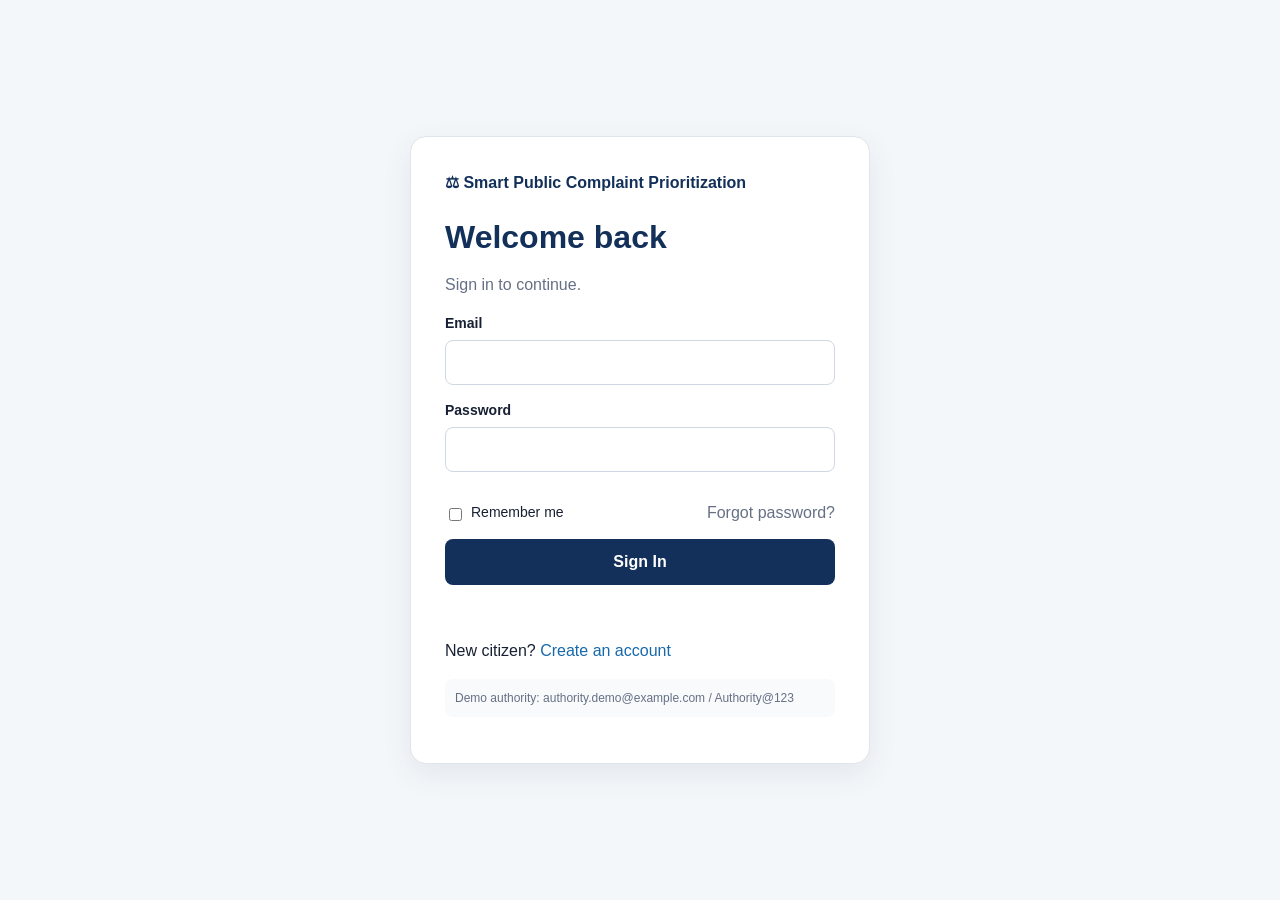
==== templates/login.html @ 951ad988 "Add AI complaint prioritization system" ====
<!doctype html><html><head><meta charset="utf-8"><meta name="viewport" content="width=device-width,initial-scale=1"><title>Login</title><link rel="stylesheet" href="/static/css/style.css"></head><body class="auth-page"><div class="auth-card"><a class="brand" href="/">⚖ Smart Public Complaint Prioritization</a><h1>Welcome back</h1><p class="muted">Sign in to continue.</p><form id="loginForm"><label>Email<input name="email" type="email" required></label><label>Password<input name="password" type="password" required></label><div class="row-between"><label class="check"><input type="checkbox"> Remember me</label><span class="muted">Forgot password?</span></div><button class="btn btn-primary full" type="submit">Sign In</button><p id="msg" class="message"></p></form><p>New citizen? <a href="/register">Create an account</a></p><p class="demo">Demo authority: authority.demo@example.com / Authority@123</p></div><script src="/static/js/auth.js"></script></body></html>
---- static/css/style.css ----
:root{--navy:#12305a;--blue:#1769aa;--green:#16805b;--red:#c62828;--amber:#b86b00;--ink:#172033;--muted:#667085;--line:#dfe5ec;--soft:#f4f7fa;--white:#fff;--shadow:0 10px 30px rgba(20,40,70,.08)}*{box-sizing:border-box}body{margin:0;font-family:Inter,Segoe UI,Arial,sans-serif;color:var(--ink);background:#fff;line-height:1.5}a{color:var(--blue);text-decoration:none}button,input,textarea,select{font:inherit}button{cursor:pointer}.site-header,.app-header{height:72px;padding:0 5%;display:flex;align-items:center;justify-content:space-between;border-bottom:1px solid var(--line);background:#fff;position:sticky;top:0;z-index:10}.brand{font-weight:800;color:var(--navy);display:flex;align-items:center;gap:10px}.brand-mark{font-size:24px}.site-header nav,.app-header nav{display:flex;align-items:center;gap:22px}.site-header nav a,.app-header nav a{color:#344054}.hero{max-width:1200px;margin:auto;padding:90px 5%;display:grid;grid-template-columns:1.15fr .85fr;gap:50px;align-items:center}.eyebrow{font-size:12px;font-weight:800;letter-spacing:.14em;color:var(--blue)}h1{font-size:46px;line-height:1.08;margin:14px 0 18px;color:var(--navy)}h1 span{color:var(--blue)}h2{margin:0 0 12px;color:var(--navy)}h3{margin:8px 0}.hero p{font-size:18px;color:var(--muted);max-width:650px}.actions{display:flex;gap:12px;margin-top:28px}.btn{display:inline-flex;justify-content:center;align-items:center;border:0;border-radius:8px;padding:11px 18px;font-weight:700;min-height:44px}.btn-primary{background:var(--navy);color:white}.btn-primary:hover{background:#0c2343}.btn-secondary{background:#eef3f8;color:var(--navy)}.full{width:100%}.flow-card{border:1px solid var(--line);border-radius:16px;padding:35px;background:var(--soft);box-shadow:var(--shadow)}.flow-title{font-weight:800;margin-bottom:28px}.flow{display:flex;align-items:center;justify-content:space-between;gap:8px}.flow div{text-align:center;font-size:28px}.flow small{display:block;font-size:11px;color:var(--muted);margin-top:5px}.section{padding:75px 5%;max-width:1200px;margin:auto}.soft{max-width:none;background:var(--soft)}.section-head{margin-bottom:30px}.grid.cards{display:grid;grid-template-columns:repeat(5,1fr);gap:16px}.cards article{padding:22px;border:1px solid var(--line);border-radius:12px;background:#fff}.cards p,.steps p{color:var(--muted);font-size:14px}.icon{font-size:25px}.steps{max-width:1100px;margin:auto;display:grid;grid-template-columns:repeat(4,1fr);gap:30px}.steps b{font-size:13px;color:var(--blue)}.stats{background:var(--navy);color:#fff;display:grid;grid-template-columns:repeat(4,1fr);padding:42px 8%;gap:20px;text-align:center}.stats strong{display:block;font-size:30px}.stats span{opacity:.75;font-size:13px}footer{padding:28px 5%;display:flex;justify-content:space-between;color:var(--muted);font-size:13px}footer div:last-child{display:flex;gap:16px}.auth-page{min-height:100vh;background:var(--soft);display:grid;place-items:center;padding:20px}.auth-card{background:#fff;border:1px solid var(--line);box-shadow:var(--shadow);border-radius:16px;width:min(460px,100%);padding:34px}.auth-card h1{font-size:32px}.auth-card label{display:block;font-weight:700;font-size:14px;margin:15px 0}.auth-card input,.form-panel input,.form-panel textarea,.filters input,.filters select,.form-panel select{width:100%;border:1px solid #cfd7e2;border-radius:8px;padding:11px;margin-top:6px;background:#fff}.auth-card .brand{margin-bottom:25px}.muted{color:var(--muted)}.row-between{display:flex!important;justify-content:space-between;align-items:center}.check{display:flex!important;gap:6px;align-items:center;font-weight:400!important}.check input{width:auto}.message{min-height:22px}.demo{font-size:12px;background:#f8fafc;padding:10px;border-radius:8px;color:var(--muted)}.app-main{max-width:1250px;margin:auto;padding:40px 5%}.app-main.narrow{max-width:950px}.page-head{display:flex;justify-content:space-between;gap:20px;align-items:end;margin-bottom:28px}.page-head h1{font-size:36px}.stats-grid{display:grid;grid-template-columns:repeat(7,1fr);gap:12px;margin-bottom:28px}.stat{background:#fff;border:1px solid var(--line);border-radius:12px;padding:18px;box-shadow:var(--shadow)}.stat b{display:block;font-size:28px;color:var(--navy)}.stat span{font-size:12px;color:var(--muted)}.panel{background:#fff;border:1px solid var(--line);border-radius:14px;padding:22px;box-shadow:0 5px 18px rgba(20,40,70,.04);margin-bottom:20px}.panel-head{display:flex;justify-content:space-between;align-items:center;margin-bottom:16px}.complaint-item{border:1px solid var(--line);border-radius:10px;padding:16px;margin:10px 0;display:flex;justify-content:space-between;gap:15px;align-items:center}.complaint-item h3{font-size:15px}.badges{display:flex;gap:7px;flex-wrap:wrap}.badge{font-size:11px;font-weight:800;padding:4px 8px;border-radius:999px;display:inline-block}.high{background:#fde8e8;color:#b42318}.medium{background:#fff3d6;color:#8a5200}.low{background:#e6f7ef;color:#086b4b}.status{background:#eef3f8;color:#475467}.form-panel h2{font-size:18px;margin-top:25px}.form-panel h2:first-child{margin-top:0}.form-panel textarea{min-height:150px;resize:vertical}.dropzone{border:1.5px dashed #aeb9c8;padding:30px;text-align:center;border-radius:12px;display:flex;flex-direction:column;gap:5px;color:var(--muted)}.dropzone input{display:none}.dropzone strong{color:var(--navy)}#preview img{max-width:260px;border-radius:10px;margin-top:10px}.location-grid{display:grid;grid-template-columns:1fr 1fr;gap:20px}.location-box{background:var(--soft);border-radius:12px;padding:20px;display:flex;flex-direction:column;justify-content:center}.form-actions{text-align:right;margin-top:25px}.filters{display:grid;grid-template-columns:2fr repeat(4,1fr);gap:10px;margin-bottom:20px}.table-wrap{overflow:auto}.table{width:100%;border-collapse:collapse}.table th,.table td{padding:12px;border-bottom:1px solid var(--line);text-align:left;font-size:13px;vertical-align:top}.table th{color:var(--muted);font-size:11px;text-transform:uppercase}.detail-grid{display:grid;grid-template-columns:1.4fr .8fr;gap:20px}.detail-card{background:#fff;border:1px solid var(--line);border-radius:14px;padding:22px}.kv{display:grid;grid-template-columns:160px 1fr;gap:10px;border-bottom:1px solid var(--line);padding:10px 0}.timeline{border-left:2px solid #d9e1ea;padding-left:20px}.timeline-item{position:relative;margin:0 0 22px}.timeline-item:before{content:'';width:10px;height:10px;background:var(--blue);border-radius:50%;position:absolute;left:-26px;top:6px}.timeline-item small{color:var(--muted)}.chart-grid{display:grid;grid-template-columns:1fr 1fr;gap:20px}.chart-grid canvas{max-height:330px}.link-btn{border:0;background:none;color:#344054}.active{font-weight:800!important;color:var(--navy)!important}.toast{position:fixed;right:20px;bottom:20px;background:var(--navy);color:#fff;padding:12px 16px;border-radius:8px;box-shadow:var(--shadow);z-index:100}.empty{text-align:center;color:var(--muted);padding:30px}@media(max-width:900px){.hero{grid-template-columns:1fr}.grid.cards{grid-template-columns:repeat(2,1fr)}.steps{grid-template-columns:repeat(2,1fr)}.stats{grid-template-columns:repeat(2,1fr)}.stats-grid{grid-template-columns:repeat(3,1fr)}.detail-grid,.chart-grid,.location-grid{grid-template-columns:1fr}.filters{grid-template-columns:1fr 1fr}.site-header,.app-header{height:auto;padding:15px 5%;gap:15px;flex-wrap:wrap}.site-header nav,.app-header nav{gap:10px;flex-wrap:wrap}}@media(max-width:600px){h1{font-size:34px}.hero{padding-top:50px}.grid.cards,.steps{grid-template-columns:1fr}.stats-grid{grid-template-columns:repeat(2,1fr)}.filters{grid-template-columns:1fr}.page-head{align-items:start;flex-direction:column}.flow{flex-wrap:wrap}.flow b{display:none}.complaint-item{align-items:flex-start;flex-direction:column}.kv{grid-template-columns:1fr}footer{flex-direction:column;gap:15px}}
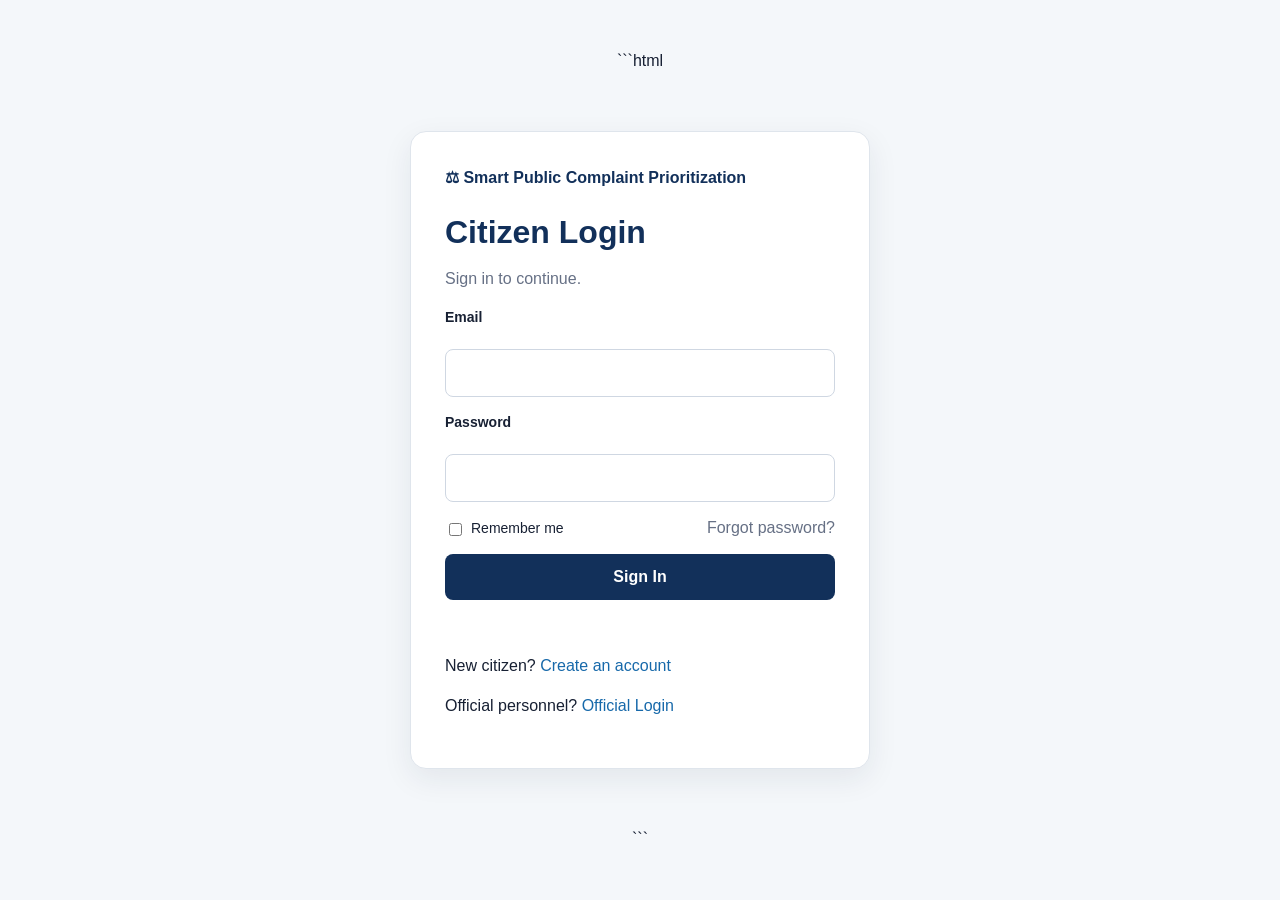
==== commit e31abfc1: "Update complaint system frontend" ====
--- a/templates/login.html
+++ b/templates/login.html
@@ -1 +1,65 @@
-<!doctype html><html><head><meta charset="utf-8"><meta name="viewport" content="width=device-width,initial-scale=1"><title>Login</title><link rel="stylesheet" href="/static/css/style.css"></head><body class="auth-page"><div class="auth-card"><a class="brand" href="/">⚖ Smart Public Complaint Prioritization</a><h1>Welcome back</h1><p class="muted">Sign in to continue.</p><form id="loginForm"><label>Email<input name="email" type="email" required></label><label>Password<input name="password" type="password" required></label><div class="row-between"><label class="check"><input type="checkbox"> Remember me</label><span class="muted">Forgot password?</span></div><button class="btn btn-primary full" type="submit">Sign In</button><p id="msg" class="message"></p></form><p>New citizen? <a href="/register">Create an account</a></p><p class="demo">Demo authority: authority.demo@example.com / Authority@123</p></div><script src="/static/js/auth.js"></script></body></html>
+```html
+<!DOCTYPE html>
+<html lang="en">
+<head>
+  <meta charset="UTF-8">
+  <meta name="viewport" content="width=device-width, initial-scale=1.0">
+  <title>Citizen Login | Smart Public Complaint System</title>
+  <link rel="stylesheet" href="/static/css/style.css">
+</head>
+<body class="auth-page">
+
+  <main class="auth-card">
+    <a class="brand" href="/">
+      ⚖ Smart Public Complaint Prioritization
+    </a>
+
+    <h1>Citizen Login</h1>
+    <p class="muted">Sign in to continue.</p>
+
+    <form id="loginForm">
+      <label for="email">Email</label>
+      <input
+        id="email"
+        name="email"
+        type="email"
+        autocomplete="username"
+        required
+      >
+
+      <label for="password">Password</label>
+      <input
+        id="password"
+        name="password"
+        type="password"
+        autocomplete="current-password"
+        required
+      >
+
+      <div class="row-between">
+        <label class="check">
+          <input type="checkbox">
+          Remember me
+        </label>
+        <span class="muted">Forgot password?</span>
+      </div>
+
+      <button class="btn btn-primary full" type="submit">
+        Sign In
+      </button>
+
+      <p id="msg" class="message" role="status" aria-live="polite"></p>
+    </form>
+
+    <p>New citizen? <a href="/register">Create an account</a></p>
+
+    <p>
+      Official personnel?
+      <a href="/authority/login">Official Login</a>
+    </p>
+  </main>
+
+  <script src="/static/js/auth.js"></script>
+</body>
+</html>
+```
